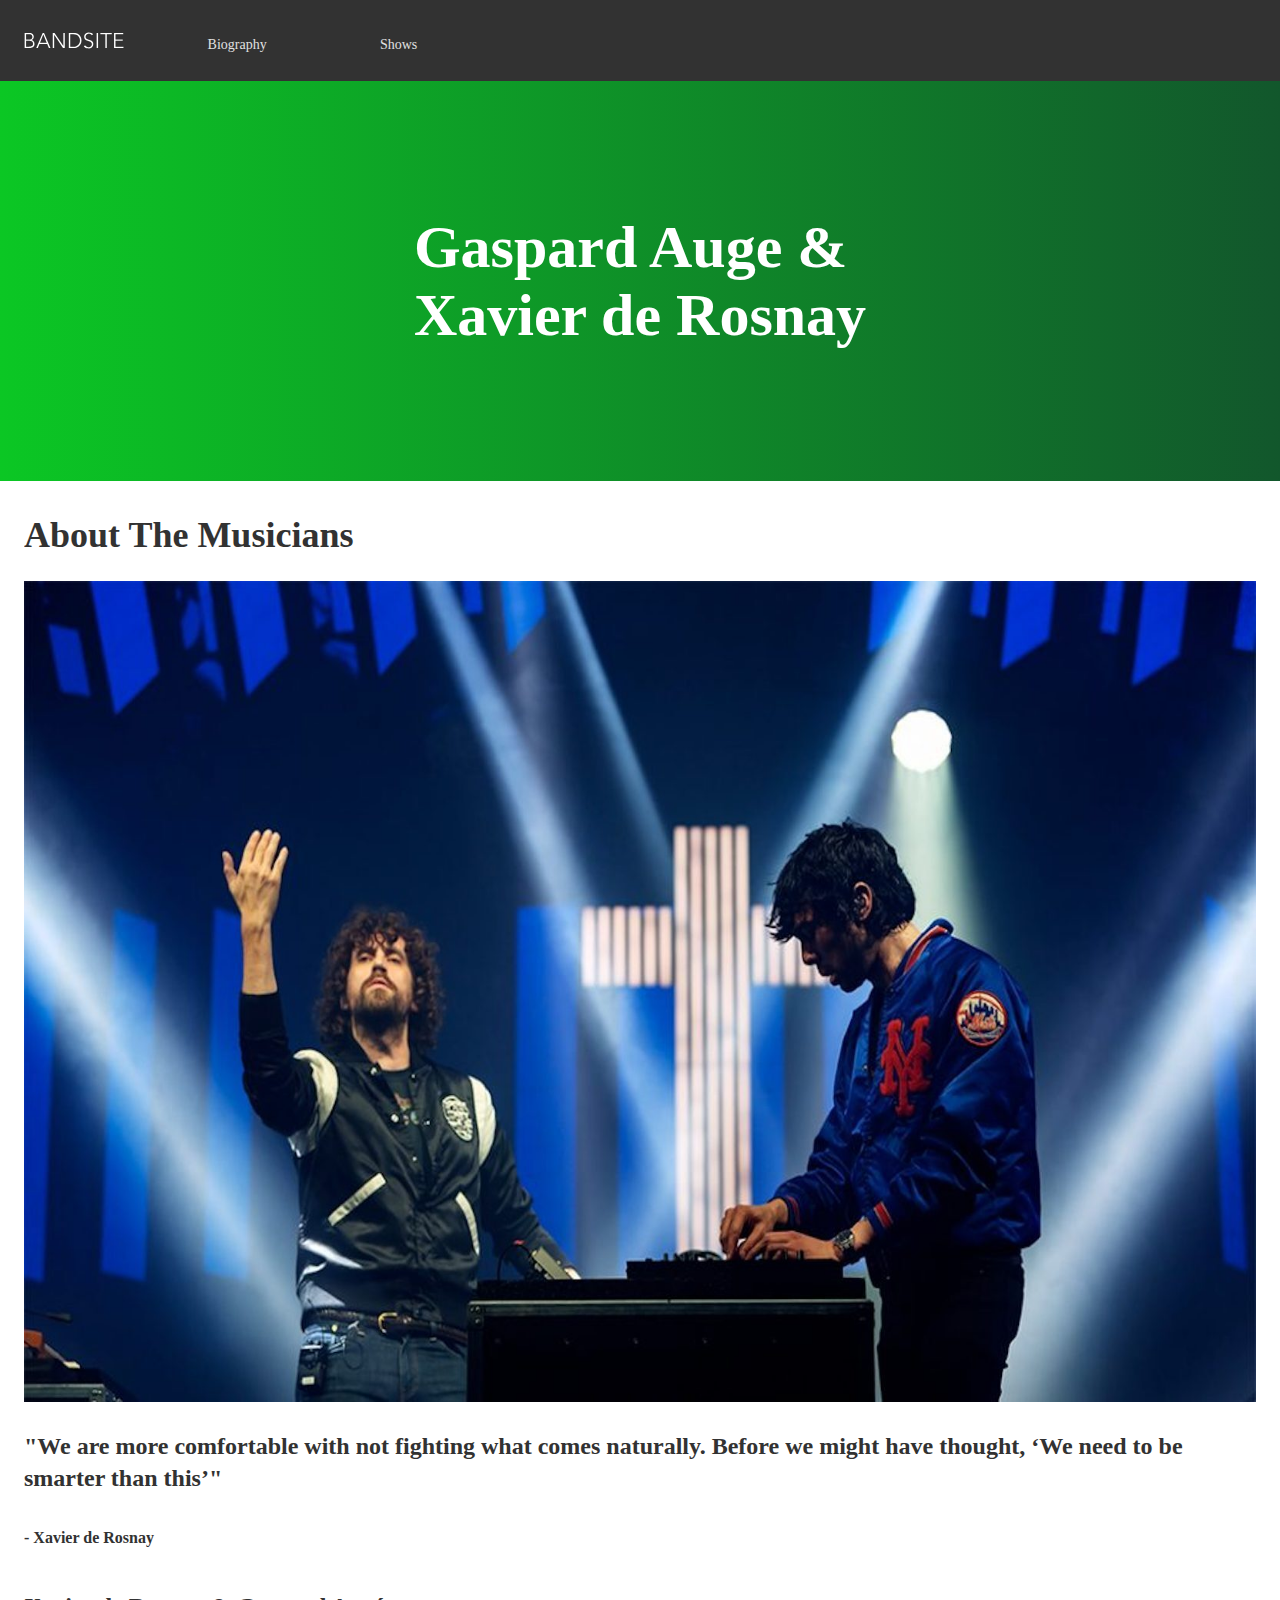
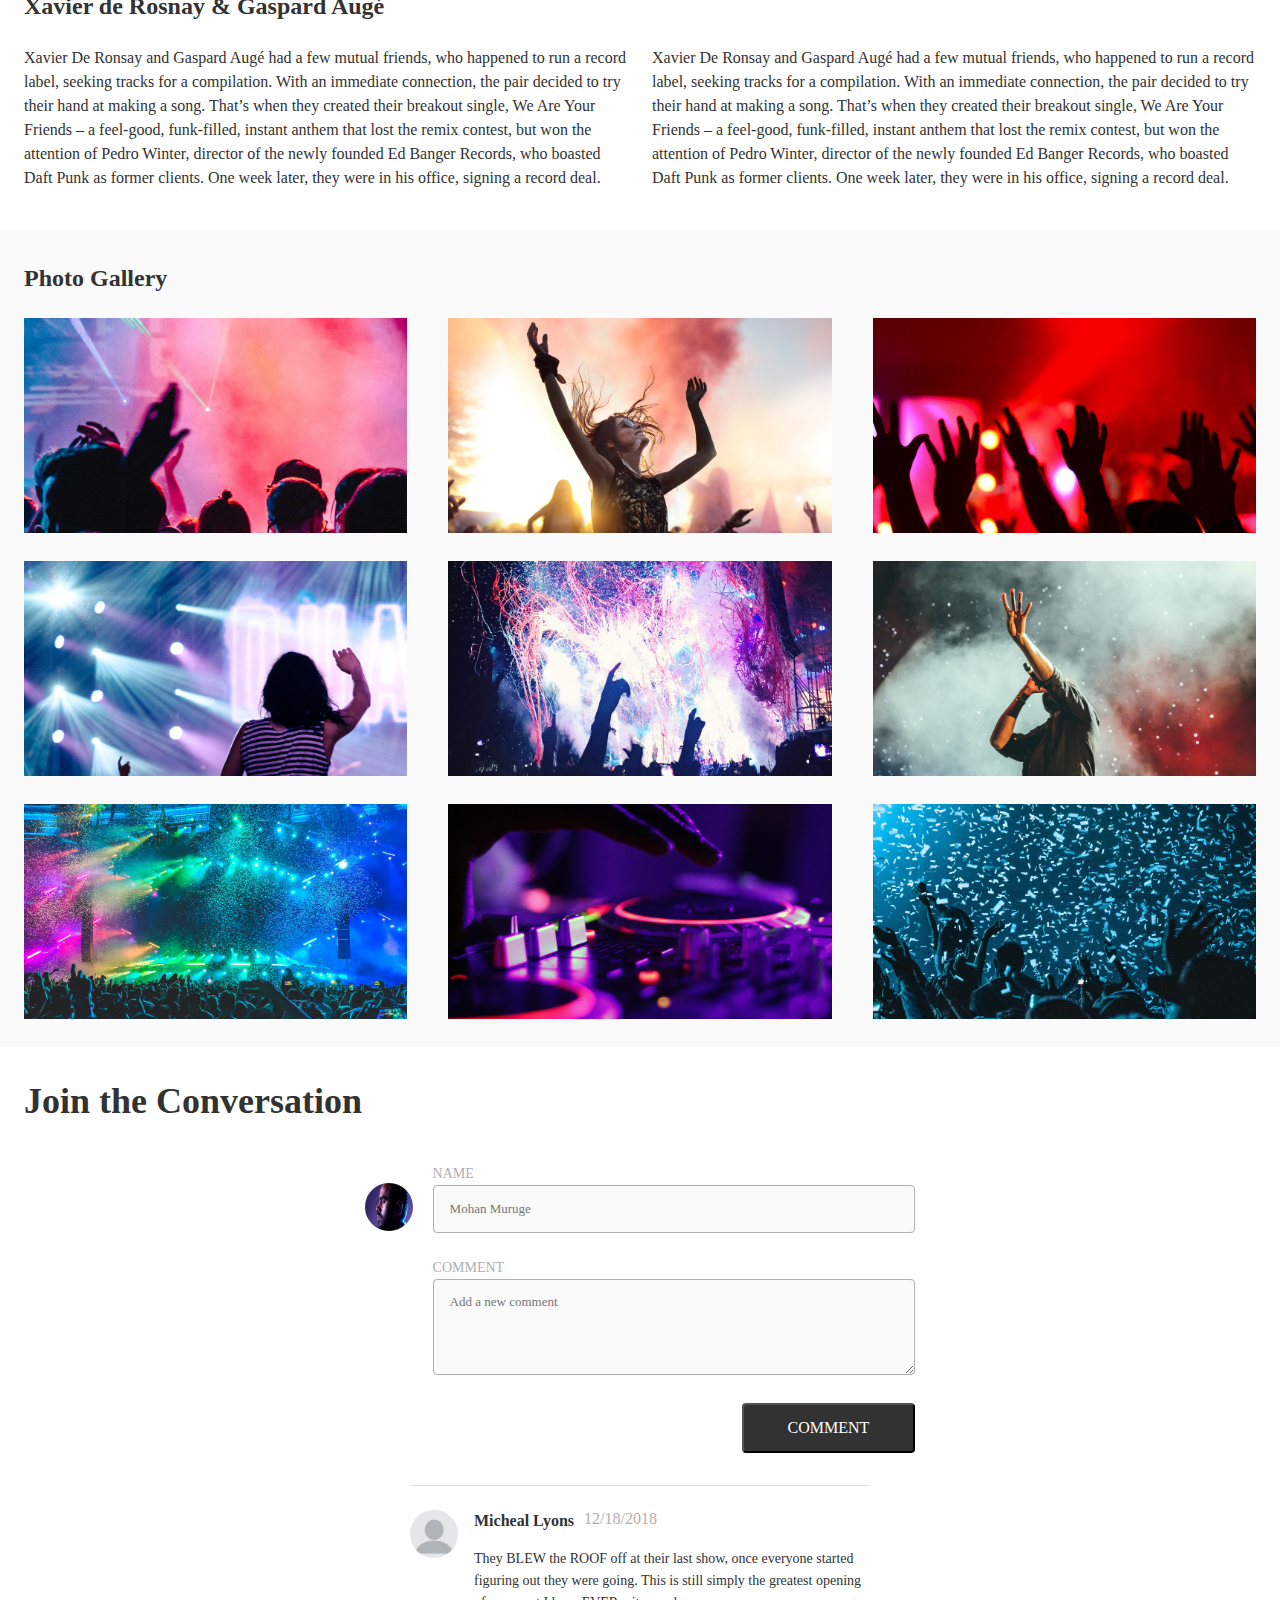
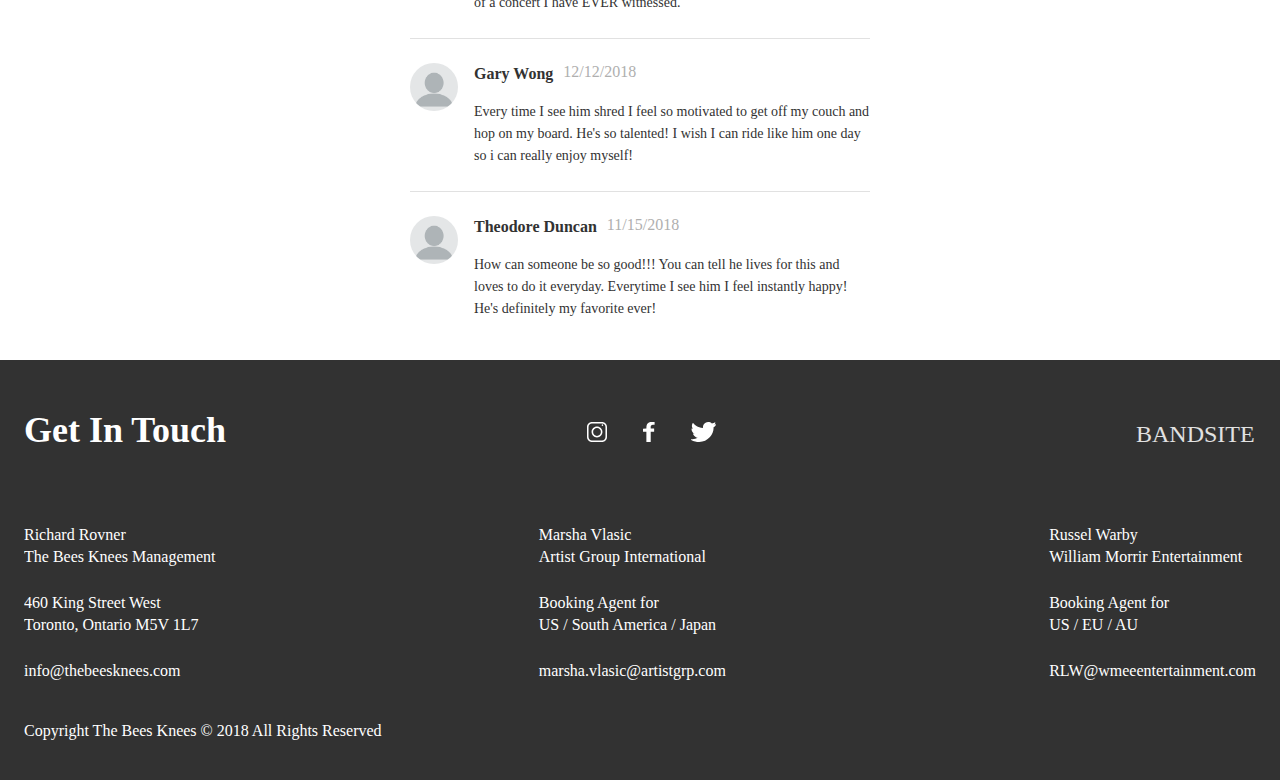
==== Sprint_2/index.html @ aef405c1 "first commit of Sprint-2" ====
<!DOCTYPE html>
<html lang="en">
<head>
    <meta charset="UTF-8">
    <meta name="viewport" content="width=device-width, initial-scale=1.0">
    <link rel="stylesheet" href="./styles/main.css"/>
    <title>Bandsite-Sprint2</title>
</head>
<body>

    <!-- Site-header -->
    <header class="site-header">
        <div class="site-header__container">
            <a class="site-header__brand" href="./index.html">  
                 <img class="site-header__logo" src="./assets/logos/Logo-bandsite.svg" alt="bandsite logo"> 
            </a>
            <nav class="site-nav">
                <ul class="site-nav__list">
                    <li class="site-nav__item">
                        <a class=" site-nav__link site-nav__link--hover" href="./index.html">Biography</a>
                    </li>    
                    <li class="site-nav__item">
                       <a class="site-nav__link" href="./pages/shows.html">Shows</a>
                    </li>
                </ul>
            </nav>
        </div>
    </header>

    <!-- Site-Banner -->
    <section class="site-banner"> 
        <div class="site-banner__container">
            <h1 class="site-banner__heading">Gaspard Auge & <br/> Xavier de Rosnay</h1>
        </div>
    </section>    

<main class="main-container">
            <!-- About Artist -->
    <section class="about">
        <div class="about__container">
            <h2 class="about__heading">About The Musicians</h2>
            <div class= "about__deskcontainer">
                <img class="about__image" src="./assets/images/Justice-O2-Brixton-Academy-credit-Guifre-de-Peray.jpg" alt="artist playing image">
                <p class="about__testimonial">"We are more comfortable with not fighting what comes naturally. Before we might have thought, ‘We need to be smarter than this’"</p>
                <p class="about__testimonial--name">- Xavier de Rosnay</p>
                <p class="about__artistname">Xavier de Rosnay & Gaspard Augé</p>
               
                <div class="about__artistdescription">
                    <p class="about__artistdescription--copy1">Xavier De Ronsay and Gaspard Augé had a few mutual friends, who happened to run a record label, seeking tracks for a compilation. With an immediate connection, the pair decided to try their hand at making a song. That’s when they created their breakout single, We Are Your Friends – a feel-good, funk-filled, instant anthem that lost the remix contest, but won the attention of Pedro Winter, director of the newly founded Ed Banger Records, who boasted Daft Punk as former clients. One week later, they were in his office, signing a record deal.</p>
                    <p class="about__artistdescription--copy2">Xavier De Ronsay and Gaspard Augé had a few mutual friends, who happened to run a record label, seeking tracks for a compilation. With an immediate connection, the pair decided to try their hand at making a song. That’s when they created their breakout single, We Are Your Friends – a feel-good, funk-filled, instant anthem that lost the remix contest, but won the attention of Pedro Winter, director of the newly founded Ed Banger Records, who boasted Daft Punk as former clients. One week later, they were in his office, signing a record deal.</p>
                </div>
            </div>
        </div>
    </section>

        <!-- Photo Gallery -->
    <section class="photo-gallery photo-gallery_background">
        <h2 class="photo-gallery__title">Photo Gallery</h2>
        <div class="photo-gallery__grid">
            <div class="photo-gallery__grid--item">
                <img class="photo-gallery__item--image" src="./assets/images/Photo-gallery-1.jpg" alt="photo gallery image 1">
            </div>
            <div class="photo-gallery__grid--item">
                 <img class="photo-gallery__item--image" src="./assets/images/Photo-gallery-2.jpg" alt="photo gallery image 2">
            </div>
            <div class="photo-gallery__grid--item">
                <img class="photo-gallery__item--image" src="./assets/images/Photo-gallery-3.jpg" alt="photo gallery image 3">
            </div>
            <div class="photo-gallery__grid--item">
                <img class="photo-gallery__item--image" src="./assets/images/Photo-gallery-4.jpg" alt="photo gallery image 4">
            </div>
            <div class="photo-gallery__grid--item">
                <img class="photo-gallery__item--image" src="./assets/images/Photo-gallery-5.jpg" alt="photo gallery image 5">
            </div>
            <div class="photo-gallery__grid--item">
                <img class="photo-gallery__item--image" src="./assets/images/Photo-gallery-6.jpg" alt="photo gallery image 6">
            </div>
            <div class="photo-gallery__grid--item">
                <img class="photo-gallery__item--image" src="./assets/images/Photo-gallery-7.jpg" alt="photo gallery image 7">
            </div>
            <div class="photo-gallery__grid--item">
                <img class="photo-gallery__item--image" src="./assets/images/Photo-gallery-8.jpg" alt="photo gallery image 8">
            </div>
            <div class="photo-gallery__grid--item">
                <img class="photo-gallery__item--image" src="./assets/images/Photo-gallery-9.jpg" alt="photo gallery image 9">
            </div>
        </div> 
    </section>
  
    <!-- Join the Conversation -->
    <section class="comments">
        <div class="comments__conversations">
            <h2 class="comments__heading">Join the Conversation</h2>
            <div class= "comments__commentscontainer">
                <img class="comments__userimage" src="./assets/images/Mohan-muruge.jpg" alt="user image">
                <form id= "comments__form" class="comments__form">
                    <label for="fname" class="comments__formlabel">NAME</label>
                    <input type="text" class="comments__forminput1 comments__forminput1--active" name="user_name" placeholder="Mohan Muruge" required/>
                    
                    <label for="comment" class="comments__formlabel">COMMENT</label>
                    <textarea class="comments__forminput2 comments__forminput2--active" name="comment_description" placeholder="Add a new comment" required></textarea>
                   
                    <button class="comments__formsubmit" type="submit">COMMENT</button>
                  </form>
            </div>
        </div> 
    </section> 
    <ul id="commentlist" class= "commentlist"></ul>
    <script src="./scripts/main.js"></script>        
         


</main>  

    <!-- Site-footer -->
<footer class="site-footer">
    <div class="site-footer__container">
        <nav class="site-footer__nav footer-nav">
            <ul class="footer-nav__list">
                <li class="footer-nav__item">
                    <p class="footer-nav__text">Get In Touch</p>
                </li>

                <li class="footer-nav__item">
                    <div class="footer-nav__socialicon">
                        <a class="footer-nav__socialicon--insta" href="https://instagram.com"><img class="footer-nav__icon--insta" src="./assets/icons/SVG/Icon-instagram.svg" alt="instagram icon"></a>
                        <a class="footer-nav__socialicon--fb" href="https://facebook.com"><img class="footer-nav__icon--fb" src="./assets/icons/SVG/Icon-facebook.svg" alt="facebook icon"></a>
                        <a class="footer-nav__socialicon--twitter" href="https://twitter.com"><img class="footer-nav__icon--twitter" src="./assets/icons/SVG/Icon-twitter.svg" alt="twitter icon"></a>
                    </div>
                </li>

                <li class="footer-nav__item">
                    <p class="footer-nav__sitename">BANDSITE</p>
                </li>
            </ul> 
        </nav>
         
       <div class="footer-contact">
            <div class="footer-contact__card">
              <nav class="footer-contact__cards-nav"> 
                    <ul class="footer-contact__list">
                            <li class="footer-contact__name">Richard Rovner</li>
                            <li class="footer-contact__company">The Bees Knees Management</li>
                            <li class="footer-contact__address">
                                <p class="footer-contact__address--1">460 King Street West</p>
                                <p class="footer-contact__address--2">Toronto, Ontario M5V 1L7</p>
                            </li>
                            <li class="footer-contact__email">
                                <p class="footer-contact__mailto">info@thebeesknees.com</p>
                            </li>        
                        </ul>
                </nav>       
            </div>
        
            <div class="footer-contact__card">
                <nav class="footer-contact__cards-nav">  
                        <ul class="footer-contact__list">
                            <li class="footer-contact__name">Marsha Vlasic</li>
                            <li class="footer-contact__company">Artist Group International</li>
                            <li class="footer-contact__address">
                                <p class="footer-contact__address--1">Booking Agent for</p>
                                <p class="footer-contact__address--2">US / South America / Japan</p>
                            </li>
                            <li class="footer-contact__email">
                                <p class="footer-contact__mailto">marsha.vlasic@artistgrp.com</p>
                            </li>
                        </ul>
                </nav>        
            </div>    
        
      
            <div class="footer-contact__card">
                <nav class="footer-contact__cards-nav"> 
                        <ul class="footer-contact__list">
                            <li class="footer-contact__name">Russel Warby</li>
                            <li class="footer-contact__company">William Morrir Entertainment</li>
                            <li class="footer-contact__address">
                                <p class="footer-contact__address--1">Booking Agent for</p>
                                <p class="footer-contact__address--2">US / EU / AU</p>
                            </li>
                            <li class="footer-contact__email">
                                <p class="footer-contact__mailto">RLW@wmeeentertainment.com</p>
                            </li>
                        </ul>
                </nav>        
            </div>    
        </div>


        <div class="site-footer__copyright">
            <p class="site-footer__copyright--1">Copyright The Bees Knees &copy; 2018 All Rights Reserved</p>
        </div>    

    </div>


</footer>
</body>

</html>
---- Sprint_2/styles/main.css ----
@font-face {
  font-family: 'AvenirNext LT Pro';
  src: url("/assets/fonts/AvenirNextLTPro-Heavy.woff2") format("woff2"), url("/assets/fonts/AvenirNextLTPro-Heavy.woff") format("woff");
  font-weight: 900;
  font-style: normal;
  font-display: swap;
}

@font-face {
  font-family: 'AvenirNext LT Pro';
  src: url("/assets/fonts/AvenirNextLTPro-HeavyIt.woff2") format("woff2"), url("/assets/fonts/AvenirNextLTPro-HeavyIt.woff") format("woff");
  font-weight: 900;
  font-style: italic;
  font-display: swap;
}

@font-face {
  font-family: 'AvenirNext LT Pro';
  src: url("/assets/fonts/AvenirNextLTPro-Demi.woff2") format("woff2"), url("/assets/fonts/AvenirNextLTPro-Demi.woff") format("woff");
  font-weight: bold;
  font-style: normal;
  font-display: swap;
}

@font-face {
  font-family: 'AvenirNext LT Pro';
  src: url("/assets/fonts/AvenirNextLTPro-BoldIt.woff2") format("woff2"), url("/assets/fonts/AvenirNextLTPro-BoldIt.woff") format("woff");
  font-weight: bold;
  font-style: italic;
  font-display: swap;
}

@font-face {
  font-family: 'AvenirNext LT Pro';
  src: url("/assets/fonts/AvenirNextLTPro-DemiIt.woff2") format("woff2"), url("/assets/fonts/AvenirNextLTPro-DemiIt.woff") format("woff");
  font-weight: bold;
  font-style: italic;
  font-display: swap;
}

@font-face {
  font-family: 'AvenirNext LT Pro';
  src: url("/assets/fonts/AvenirNextLTPro-Bold.woff2") format("woff2"), url("/assets/fonts/AvenirNextLTPro-Bold.woff") format("woff");
  font-weight: bold;
  font-style: normal;
  font-display: swap;
}

@font-face {
  font-family: 'AvenirNext LT Pro';
  src: url("/assets/fonts/AvenirNextLTPro-LightIt.woff2") format("woff2"), url("/assets/fonts/AvenirNextLTPro-LightIt.woff") format("woff");
  font-weight: 300;
  font-style: italic;
  font-display: swap;
}

@font-face {
  font-family: 'AvenirNext LT Pro';
  src: url("/assets/fonts/AvenirNextLTPro-MediumIt.woff2") format("woff2"), url("/assets/fonts/AvenirNextLTPro-MediumIt.woff") format("woff");
  font-weight: 500;
  font-style: italic;
  font-display: swap;
}

@font-face {
  font-family: 'AvenirNext LT Pro';
  src: url("/assets/fonts/AvenirNextLTPro-Light.woff2") format("woff2"), url("/assets/fonts/AvenirNextLTPro-Light.woff") format("woff");
  font-weight: 300;
  font-style: normal;
  font-display: swap;
}

@font-face {
  font-family: 'AvenirNext LT Pro';
  src: url("/assets/fonts/AvenirNextLTPro-Regular.woff2") format("woff2"), url("/assets/fonts/AvenirNextLTPro-Regular.woff") format("woff");
  font-weight: normal;
  font-style: normal;
  font-display: swap;
}

@font-face {
  font-family: 'AvenirNext LT Pro';
  src: url("/assets/fonts/AvenirNextLTPro-Medium.woff2") format("woff2"), url("/assets/fonts/AvenirNextLTPro-Medium.woff") format("woff");
  font-weight: 500;
  font-style: normal;
  font-display: swap;
}

@font-face {
  font-family: 'AvenirNext LT Pro';
  src: url("/assets/fonts/AvenirNextLTPro-It.woff2") format("woff2"), url("/assets/fonts/AvenirNextLTPro-It.woff") format("woff");
  font-weight: normal;
  font-style: italic;
  font-display: swap;
}

@font-face {
  font-family: 'AvenirNext LT Pro';
  src: url("/assets/fonts/AvenirNextLTPro-Thin.woff2") format("woff2"), url("/assets/fonts/AvenirNextLTPro-Thin.woff") format("woff");
  font-weight: 100;
  font-style: normal;
  font-display: swap;
}

@font-face {
  font-family: 'AvenirNext LT Pro UltLight';
  src: url("/assets/fonts/AvenirNextLTPro-UltLt.woff2") format("woff2"), url("/assets/fonts/AvenirNextLTPro-UltLt.woff") format("woff");
  font-weight: 300;
  font-style: normal;
  font-display: swap;
}

@font-face {
  font-family: 'AvenirNext LT Pro UltLight';
  src: url("/assets/fonts/AvenirNextLTPro-UltLtIt.woff2") format("woff2"), url("/assets/fonts/AvenirNextLTPro-UltLtIt.woff") format("woff");
  font-weight: 300;
  font-style: italic;
  font-display: swap;
}

@font-face {
  font-family: 'AvenirNext LT Pro';
  src: url("/assets/fonts/AvenirNextLTPro-ThinIt.woff2") format("woff2"), url("/assets/fonts/AvenirNextLTPro-ThinIt.woff") format("woff");
  font-weight: 100;
  font-style: italic;
  font-display: swap;
}

/* box-sizing fix */
* {
  -webkit-box-sizing: border-box;
          box-sizing: border-box;
}

/* root element */
body {
  margin: 0;
  font-family: AvenirNext LT Pro, Roboto;
}

img {
  max-width: 100%;
}

a {
  text-decoration: none;
}

.container, .site-header__container, .site-banner__container, .about__container, .photo-gallery, .comments__conversations, .site-footer__container, .footer-contact {
  max-width: 1440px;
  margin: 0 auto;
}

.site-header {
  background: #323232;
}

@media screen and (min-width: 768px) {
  .site-header__container {
    padding: 0 1.5rem;
    display: -webkit-box;
    display: -ms-flexbox;
    display: flex;
    -webkit-box-orient: horizontal;
    -webkit-box-direction: normal;
        -ms-flex-direction: row;
            flex-direction: row;
    -webkit-box-align: baseline;
        -ms-flex-align: baseline;
            align-items: baseline;
  }
}

@media screen and (min-width: 1440px) {
  .site-header__container {
    padding: 0 11.25rem;
    display: -webkit-box;
    display: -ms-flexbox;
    display: flex;
    -webkit-box-orient: horizontal;
    -webkit-box-direction: normal;
        -ms-flex-direction: row;
            flex-direction: row;
    -webkit-box-align: baseline;
        -ms-flex-align: baseline;
            align-items: baseline;
  }
}

.site-header__brand {
  text-align: center;
  padding: 0.5625rem 1rem 1rem;
  display: -webkit-box;
  display: -ms-flexbox;
  display: flex;
  -webkit-box-align: start;
      -ms-flex-align: start;
          align-items: flex-start;
  -webkit-box-pack: center;
      -ms-flex-pack: center;
          justify-content: center;
}

.site-header__brand__logo {
  max-width: 100%;
  height: 100%;
}

@media screen and (min-width: 768px) {
  .site-header__brand {
    margin-right: 3.5rem;
    padding-left: 0;
    padding-right: 0;
    padding-top: 2rem;
    padding-bottom: 2rem;
  }
}

@media screen and (min-width: 1440px) {
  .site-header__brand {
    padding-top: 2rem;
    padding-bottom: 2rem;
  }
}

.site-nav {
  margin: 0 auto;
}

@media screen and (min-width: 768px) {
  .site-nav {
    width: 100%;
  }
}

.site-nav__list {
  list-style: none;
  padding: 0;
  margin: 0;
  display: -webkit-box;
  display: -ms-flexbox;
  display: flex;
}

@media screen and (min-width: 768px) {
  .site-nav__list {
    width: 30%;
  }
}

.site-nav__item {
  width: 50%;
}

@media screen and (min-width: 768px) {
  .site-nav__item {
    margin-right: 3.5rem;
  }
}

.site-nav__link {
  color: #E1E1E1;
  font-style: normal;
  font-weight: 400;
  font-size: 1.125rem;
  line-height: 1.375rem;
  display: inline-block;
  width: 100%;
  text-align: center;
  padding-bottom: 0.5rem;
}

@media screen and (min-width: 768px) {
  .site-nav__link {
    font-size: 0.875rem;
    line-height: 1.25rem;
    padding-bottom: 0.625rem;
    padding-top: 0.625rem;
    margin-right: 56px;
  }
}

@media screen and (min-width: 1440px) {
  .site-nav__link {
    font-size: 0.875rem;
    line-height: 1.25rem;
    padding-bottom: 0.625rem;
    padding-top: 0.625rem;
    margin-right: 3.5rem;
  }
}

.site-nav__link:hover, .site-nav__link :active {
  color: #FFFFFF;
  font-weight: 500;
  border-bottom: 0.3125rem solid white;
}

@media screen and (min-width: 768px) {
  .site-nav__link:hover, .site-nav__link :active {
    padding-bottom: 1.375rem;
  }
}

.site-banner {
  background-image: -webkit-gradient(linear, left top, right top, from(#90d657), to(#7b0ead));
  background-image: linear-gradient(to right, #90d657, #7b0ead);
  background-size: cover;
  background-position: top center;
  min-height: 183px;
  max-width: 100%;
  padding: 0 1rem;
  display: -webkit-box;
  display: -ms-flexbox;
  display: flex;
  -webkit-box-orient: vertical;
  -webkit-box-direction: normal;
      -ms-flex-direction: column;
          flex-direction: column;
  -webkit-box-pack: center;
      -ms-flex-pack: center;
          justify-content: center;
}

@media screen and (min-width: 768px) {
  .site-banner {
    background-image: -webkit-gradient(linear, left top, right top, from(#0bc724), to(#12572c));
    background-image: linear-gradient(to right, #0bc724, #12572c);
    padding: 0 1.5rem;
    min-height: 400px;
  }
}

@media screen and (min-width: 1440px) {
  .site-banner {
    background: url("../assets/images/Banner.jpg");
    padding: 0 11.25rem;
    min-height: 670px;
  }
}

.site-banner__container {
  height: 100%;
}

.site-banner__heading {
  color: #FFFFFF;
  font-style: normal;
  font-weight: bold;
  font-size: 1.5rem;
  line-height: 2rem;
}

@media screen and (min-width: 768px) {
  .site-banner__heading {
    font-size: 3.75rem;
    line-height: 4.25rem;
  }
}

.main-container {
  color: #323232;
  font-style: normal;
}

.about__container {
  margin: 0 auto;
  height: 100%;
  padding: 0 1rem;
}

@media screen and (min-width: 768px) {
  .about__container {
    margin: 0 auto;
    padding: 0 1.5rem;
  }
}

@media screen and (min-width: 1440px) {
  .about__container {
    margin: 0;
    padding: 0 11.25rem;
  }
}

.about__heading {
  margin: 0 auto;
  padding-top: 2rem;
  font-weight: 600;
  font-size: 1.5rem;
  line-height: 2rem;
  overflow: auto;
}

@media screen and (min-width: 768px) {
  .about__heading {
    font-size: 2.25rem;
    line-height: 2.75rem;
  }
}

@media screen and (min-width: 1440px) {
  .about__heading {
    padding-top: 3rem;
  }
}

@media screen and (min-width: 1440px) {
  .about__deskcontainer {
    margin: 0 auto;
    max-width: 896px;
  }
}

.about__image {
  padding-top: 1.5rem;
  padding-bottom: 1.5rem;
  height: auto;
}

@media screen and (min-width: 1440px) {
  .about__image {
    padding-top: 3rem;
    padding-bottom: 3rem;
  }
}

.about__testimonial {
  font-weight: 600;
  font-size: 0.875rem;
  line-height: 1.375rem;
  margin: 0 auto;
  padding-bottom: 2rem;
  overflow: auto;
}

@media screen and (min-width: 768px) {
  .about__testimonial {
    font-size: 1.5rem;
    line-height: 2rem;
  }
}

@media screen and (min-width: 1440px) {
  .about__testimonial {
    padding-bottom: 2.5rem;
  }
}

.about__testimonial--name {
  margin: 0 auto;
  font-weight: 500;
  font-size: 0.875rem;
  line-height: 1.375rem;
  padding-bottom: 2.5rem;
  overflow: auto;
}

@media screen and (min-width: 768px) {
  .about__testimonial--name {
    font-size: 1rem;
    line-height: 1.5rem;
    font-weight: 600;
  }
}

@media screen and (min-width: 1440px) {
  .about__testimonial--name {
    padding-bottom: 3.5rem;
  }
}

.about__artistname {
  margin: 0 auto;
  font-size: 0.875rem;
  font-weight: 600;
  line-height: 1.375rem;
  padding-bottom: 1.5rem;
  overflow: auto;
}

@media screen and (min-width: 768px) {
  .about__artistname {
    font-size: 1.5rem;
    line-height: 2rem;
  }
}

@media screen and (min-width: 1440px) {
  .about__artistname {
    padding-bottom: 2rem;
  }
}

.about__artistdescription {
  margin: 0 auto;
  padding-bottom: 2.5rem;
  overflow: auto;
}

@media screen and (min-width: 768px) {
  .about__artistdescription {
    display: -webkit-box;
    display: -ms-flexbox;
    display: flex;
  }
}

@media screen and (min-width: 1440px) {
  .about__artistdescription {
    display: -webkit-box;
    display: -ms-flexbox;
    display: flex;
    padding-bottom: 3rem;
  }
}

.about__artistdescription--copy1 {
  margin: 0;
  padding: 0;
  font-size: 0.8125rem;
  font-weight: 500;
  line-height: 1.125rem;
  padding-bottom: 1.5rem;
}

@media screen and (min-width: 768px) {
  .about__artistdescription--copy1 {
    font-size: 1rem;
    line-height: 1.5rem;
    font-weight: 400;
    padding-bottom: 0;
    padding-right: 1.5rem;
  }
}

@media screen and (min-width: 1440px) {
  .about__artistdescription--copy1 {
    width: 50%;
    padding-bottom: 0;
    padding-right: 2.5rem;
  }
}

.about__artistdescription--copy2 {
  margin: 0;
  padding: 0;
  font-size: 0.8125rem;
  font-weight: 500;
  line-height: 1.125rem;
}

@media screen and (min-width: 768px) {
  .about__artistdescription--copy2 {
    font-size: 1rem;
    line-height: 1.5rem;
    font-weight: 400;
    padding-bottom: 0;
  }
}

@media screen and (min-width: 1440px) {
  .about__artistdescription--copy2 {
    width: 50%;
    padding-bottom: 0px;
    padding-right: 2.5rem;
  }
}

.photo-gallery {
  background-color: #FAFAFA;
  height: 100%;
  padding: 0 1rem;
}

@media screen and (min-width: 768px) {
  .photo-gallery {
    margin: 0 auto;
    padding: 0 1.5rem;
  }
}

@media screen and (min-width: 1440px) {
  .photo-gallery {
    margin: 0 auto;
    padding: 0 11.25rem;
  }
}

.photo-gallery__title {
  margin: 0 auto;
  color: #323232;
  font-style: normal;
  font-size: 1.5rem;
  font-weight: 600;
  line-height: 2rem;
  text-align: left;
  padding-top: 2rem;
  padding-bottom: 1.5rem;
  overflow: auto;
}

@media screen and (min-width: 1440px) {
  .photo-gallery__title {
    padding-top: 3rem;
    padding-bottom: 4rem;
  }
}

.photo-gallery__grid {
  margin: 0 auto;
}

@media screen and (min-width: 768px) {
  .photo-gallery__grid {
    display: -webkit-box;
    display: -ms-flexbox;
    display: flex;
    -webkit-box-orient: horizontal;
    -webkit-box-direction: normal;
        -ms-flex-direction: row;
            flex-direction: row;
    -ms-flex-wrap: wrap;
        flex-wrap: wrap;
    -webkit-box-pack: justify;
        -ms-flex-pack: justify;
            justify-content: space-between;
    -ms-flex-line-pack: space-evenly;
        align-content: space-evenly;
  }
}

@media screen and (min-width: 1440px) {
  .photo-gallery__grid {
    padding-bottom: 1rem;
    display: -webkit-box;
    display: -ms-flexbox;
    display: flex;
    -webkit-box-orient: horizontal;
    -webkit-box-direction: normal;
        -ms-flex-direction: row;
            flex-direction: row;
    -ms-flex-wrap: wrap;
        flex-wrap: wrap;
    -webkit-box-pack: justify;
        -ms-flex-pack: justify;
            justify-content: space-between;
    -ms-flex-line-pack: space-evenly;
        align-content: space-evenly;
  }
}

.photo-gallery__grid--item {
  margin: 0 auto;
  height: auto;
  padding-bottom: 1rem;
}

@media screen and (min-width: 768px) {
  .photo-gallery__grid--item {
    margin-left: 0;
    margin-right: 0;
    padding-bottom: 1.5rem;
    min-width: 15.6533vw;
    max-width: 31.113%;
  }
}

@media screen and (min-width: 1440px) {
  .photo-gallery__grid--item {
    margin-left: 0;
    margin-right: 0;
    width: 24.03913vw;
    max-width: 31.853%;
  }
}

.comments__conversations {
  height: 100%;
  padding: 0  1rem;
}

@media screen and (min-width: 768px) {
  .comments__conversations {
    margin: 0 auto;
    padding: 0 1.5rem;
  }
}

@media screen and (min-width: 1440px) {
  .comments__conversations {
    margin: 0;
    padding: 0 11.25rem;
  }
}

.comments__heading {
  margin: 0 auto;
  padding-top: 2rem;
  padding-bottom: 2.5rem;
  font-weight: 600;
  font-size: 1.5rem;
  line-height: 2rem;
  overflow: auto;
}

@media screen and (min-width: 768px) {
  .comments__heading {
    font-size: 2.25rem;
    line-height: 2.75rem;
  }
}

@media screen and (min-width: 1440px) {
  .comments__heading {
    padding-bottom: 3.5rem;
    padding-top: 3rem;
  }
}

.comments__commentscontainer {
  display: -webkit-box;
  display: -ms-flexbox;
  display: flex;
  overflow: auto;
}

@media screen and (min-width: 768px) {
  .comments__commentscontainer {
    display: -webkit-box;
    display: -ms-flexbox;
    display: flex;
    -webkit-box-pack: center;
        -ms-flex-pack: center;
            justify-content: center;
  }
}

@media screen and (min-width: 1440px) {
  .comments__commentscontainer {
    display: -webkit-box;
    display: -ms-flexbox;
    display: flex;
    -webkit-box-pack: center;
        -ms-flex-pack: center;
            justify-content: center;
  }
}

.comments__userimage {
  width: 48px;
  height: 48px;
  border-radius: 90%;
  margin: 20px 20px 0 0;
}

@media screen and (min-width: 1440px) {
  .comments__form {
    min-width: 460px;
  }
}

.comments__formlabel {
  margin: 0 auto;
  color: #AFAFAF;
  font-family: AvenirNext LT Pro;
  font-size: 14px;
  line-height: 22px;
  font-weight: 500;
  padding-bottom: 8px;
}

.comments__forminput1 {
  width: 100%;
  height: 48px;
  border: 1px solid #AFAFAF;
  background-color: #FAFAFA;
  border-radius: 4px;
  padding-left: 16px;
  font-family: AvenirNext LT Pro;
  font-size: 13px;
  line-height: 18px;
  font-weight: 400;
  color: #323232;
  margin-bottom: 24px;
}

.comments__forminput1:active {
  border: 2px solid #323232;
}

.comments__forminput2 {
  width: 100%;
  height: 96px;
  border: 1px solid #AFAFAF;
  background-color: #FAFAFA;
  border-radius: 4px;
  padding-left: 16px;
  padding-top: 13px;
  font-family: AvenirNext LT Pro;
  font-size: 13px;
  line-height: 18px;
  font-weight: 400;
  color: #323232;
  margin-bottom: 24px;
}

.comments__forminput2:active {
  border: 2px solid #323232;
}

.comments__formsubmit {
  width: 100%;
  font-family: AvenirNext LT Pro;
  font-size: 14px;
  line-height: 22px;
  font-weight: 500;
  color: #FFFFFF;
  background-color: #323232;
  border-radius: 4px;
  padding-top: 11px;
  padding-bottom: 11px;
  margin-bottom: 32px;
}

@media screen and (min-width: 768px) {
  .comments__formsubmit {
    width: 36%;
    padding-left: 10px;
    padding-right: 10px;
    font-size: 16px;
    line-height: 24px;
    display: block;
    margin-left: auto;
    margin-right: 0;
  }
}

@media screen and (min-width: 768px) {
  .comments__formsubmit {
    padding-left: 15px;
    padding-right: 15px;
  }
}

.commentlist_divider {
  border: 0;
  border-top: 1px solid #E1E1E1;
  margin: 0;
}

.commentlist {
  list-style: none;
  margin: 0 auto;
  padding: 0;
  overflow: auto;
}

@media screen and (min-width: 768px) {
  .commentlist {
    display: -webkit-box;
    display: -ms-flexbox;
    display: flex;
    -webkit-box-orient: vertical;
    -webkit-box-direction: normal;
        -ms-flex-direction: column;
            flex-direction: column;
    -webkit-box-pack: center;
        -ms-flex-pack: center;
            justify-content: center;
  }
}

@media screen and (min-width: 768px) {
  .commentlist__container {
    margin: 0 auto;
    width: 100%;
    display: -webkit-box;
    display: -ms-flexbox;
    display: flex;
    -webkit-box-orient: vertical;
    -webkit-box-direction: normal;
        -ms-flex-direction: column;
            flex-direction: column;
    -webkit-box-pack: center;
        -ms-flex-pack: center;
            justify-content: center;
    max-width: 460px;
  }
}

@media screen and (min-width: 1440px) {
  .commentlist__container {
    margin: 0 auto;
    display: -webkit-box;
    display: -ms-flexbox;
    display: flex;
    -webkit-box-orient: vertical;
    -webkit-box-direction: normal;
        -ms-flex-direction: column;
            flex-direction: column;
    max-width: 528px;
  }
}

.commentlist__divider {
  border: 0;
  border-top: 1px solid #E1E1E1;
  margin: 0;
}

.commentlist__item {
  display: -webkit-box;
  display: -ms-flexbox;
  display: flex;
}

@media screen and (min-width: 1440px) {
  .commentlist__item {
    display: -webkit-box;
    display: -ms-flexbox;
    display: flex;
    -webkit-box-pack: center;
        -ms-flex-pack: center;
            justify-content: center;
  }
}

.commentlist__userimage {
  width: 48px;
  height: 48px;
  border-radius: 90%;
  margin: 24px 16px 0 0;
}

.commentlist__group {
  width: 100%;
  display: -webkit-box;
  display: -ms-flexbox;
  display: flex;
  -webkit-box-orient: vertical;
  -webkit-box-direction: normal;
      -ms-flex-direction: column;
          flex-direction: column;
}

.commentlist__commentgroup {
  width: 100%;
  display: -webkit-box;
  display: -ms-flexbox;
  display: flex;
}

.commentlist__username {
  margin: 0;
  font-size: 1rem;
  line-height: 1.375rem;
  font-weight: 600;
  padding-top: 24px;
  padding-bottom: 16px;
}

@media screen and (min-width: 768px) {
  .commentlist__username {
    padding-right: 10px;
  }
}

.commentlist__timestamp {
  margin: 0;
  color: #AFAFAF;
  padding-top: 24px;
  margin-left: auto;
  margin-right: 0;
}

@media screen and (min-width: 768px) {
  .commentlist__timestamp {
    margin: 0;
  }
}

.commentlist__usercomment {
  margin: 0;
  font-size: 14px;
  line-height: 22px;
  font-weight: 400;
  padding-bottom: 24px;
}

.site-footer {
  background: #323232;
}

.site-footer__container {
  height: 100%;
  padding: 0 1rem;
}

@media screen and (min-width: 768px) {
  .site-footer__container {
    margin: 0 auto;
    padding: 0 1.5rem;
  }
}

@media screen and (min-width: 1440px) {
  .site-footer__container {
    margin: 0 auto;
    padding: 0 11.25rem;
  }
}

.footer-nav__list {
  padding: 0;
}

@media screen and (min-width: 768px) {
  .footer-nav__list {
    display: -webkit-box;
    display: -ms-flexbox;
    display: flex;
    -webkit-box-align: baseline;
        -ms-flex-align: baseline;
            align-items: baseline;
    -webkit-box-pack: justify;
        -ms-flex-pack: justify;
            justify-content: space-between;
  }
}

@media screen and (min-width: 1440px) {
  .footer-nav__list {
    display: -webkit-box;
    display: -ms-flexbox;
    display: flex;
    -webkit-box-pack: start;
        -ms-flex-pack: start;
            justify-content: flex-start;
  }
}

.footer-nav__item {
  list-style: none;
}

.footer-nav__text {
  color: #FFFFFF;
  font-size: 2.25rem;
  font-weight: 600;
  line-height: 2.75rem;
  margin: 0 auto;
  padding-top: 3rem;
  padding-bottom: 2rem;
}

@media screen and (min-width: 768px) {
  .footer-nav__text {
    margin: 0 auto;
    padding-top: 3rem;
    padding-bottom: 3.5rem;
  }
}

@media screen and (min-width: 1440px) {
  .footer-nav__text {
    padding-right: 3.875rem;
  }
}

.footer-nav__socialicon {
  padding-top: 0.3125rem;
}

.footer-nav__socialicon--fb {
  padding: 2rem;
}

@media screen and (min-width: 768px) {
  .footer-nav__socialicon--twitter {
    padding-right: 3.75rem;
  }
}

.footer-nav__sitename {
  color: #E1E1E1;
  font-size: 1.5rem;
  line-height: 1.5rem;
  min-width: 120px;
  margin: 0 auto;
  visibility: hidden;
}

@media screen and (min-width: 768px) {
  .footer-nav__sitename {
    visibility: visible;
  }
}

@media screen and (min-width: 1440px) {
  .footer-nav__sitename {
    padding-left: 30.625rem;
  }
}

.footer-contact {
  color: #FFFFFF;
  overflow: auto;
}

@media screen and (min-width: 768px) {
  .footer-contact {
    display: -webkit-box;
    display: -ms-flexbox;
    display: flex;
    -webkit-box-pack: justify;
        -ms-flex-pack: justify;
            justify-content: space-between;
  }
}

@media screen and (min-width: 1440px) {
  .footer-contact {
    display: -webkit-box;
    display: -ms-flexbox;
    display: flex;
    -webkit-box-pack: start;
        -ms-flex-pack: start;
            justify-content: flex-start;
  }
}

@media screen and (min-width: 1440px) {
  .footer-contact__card {
    display: -webkit-box;
    display: -ms-flexbox;
    display: flex;
    margin-right: 3.5rem;
  }
}

.footer-contact__list {
  list-style: none;
  margin: 0 auto;
  padding: 0;
}

.footer-contact__name {
  font-size: 1rem;
  line-height: 1.375rem;
  font-weight: 500;
}

.footer-contact__company {
  font-size: 1rem;
  line-height: 1.375rem;
  font-weight: 500;
  padding-bottom: 1.5rem;
}

.footer-contact__address {
  padding-bottom: 1.5rem;
}

.footer-contact__address--1 {
  margin: 0;
  font-size: 1rem;
  line-height: 1.375rem;
  font-weight: 400;
}

@media screen and (min-width: 768px) {
  .footer-contact__address--1 {
    font-weight: 300;
  }
}

@media screen and (min-width: 1440px) {
  .footer-contact__address--1 {
    font-size: 0.9375rem;
    line-height: 1.0625rem;
    font-weight: 200;
  }
}

.footer-contact__address--2 {
  margin: 0;
  font-size: 1rem;
  line-height: 1.375rem;
  font-weight: 400;
}

@media screen and (min-width: 768px) {
  .footer-contact__address--2 {
    font-weight: 300;
  }
}

@media screen and (min-width: 1440px) {
  .footer-contact__address--2 {
    font-size: 0.9375rem;
    line-height: 1.0625rem;
    font-weight: 200;
  }
}

.footer-contact__email {
  font-size: 1rem;
  line-height: 1.375rem;
  font-weight: 400;
  margin: 0 auto;
  padding-bottom: 2.5rem;
}

@media screen and (min-width: 768px) {
  .footer-contact__email {
    font-weight: 300;
  }
}

@media screen and (min-width: 1440px) {
  .footer-contact__email {
    font-size: 0.9375rem;
    line-height: 1.0625rem;
    font-weight: 200;
  }
}

.footer-contact__mailto {
  margin: 0 auto;
}

.site-footer__copyright {
  color: #FFFFFF;
  margin: 0;
  padding: 0;
  overflow: auto;
}

@media screen and (min-width: 768px) {
  .site-footer__copyright {
    display: -webkit-box;
    display: -ms-flexbox;
    display: flex;
    -webkit-box-pack: start;
        -ms-flex-pack: start;
            justify-content: flex-start;
    min-width: 50%;
  }
}

.site-footer__copyright--1 {
  margin: 0 auto;
  padding-bottom: 2.5rem;
}

@media screen and (min-width: 768px) {
  .site-footer__copyright--1 {
    display: -webkit-box;
    display: -ms-flexbox;
    display: flex;
    white-space: nowrap;
    margin-left: 0;
  }
}

@media screen and (min-width: 1440px) {
  .site-footer__copyright--1 {
    font-size: 0.9275rem;
    line-height: 1.0625rem;
    font-weight: 200;
  }
}
/*# sourceMappingURL=main.css.map */
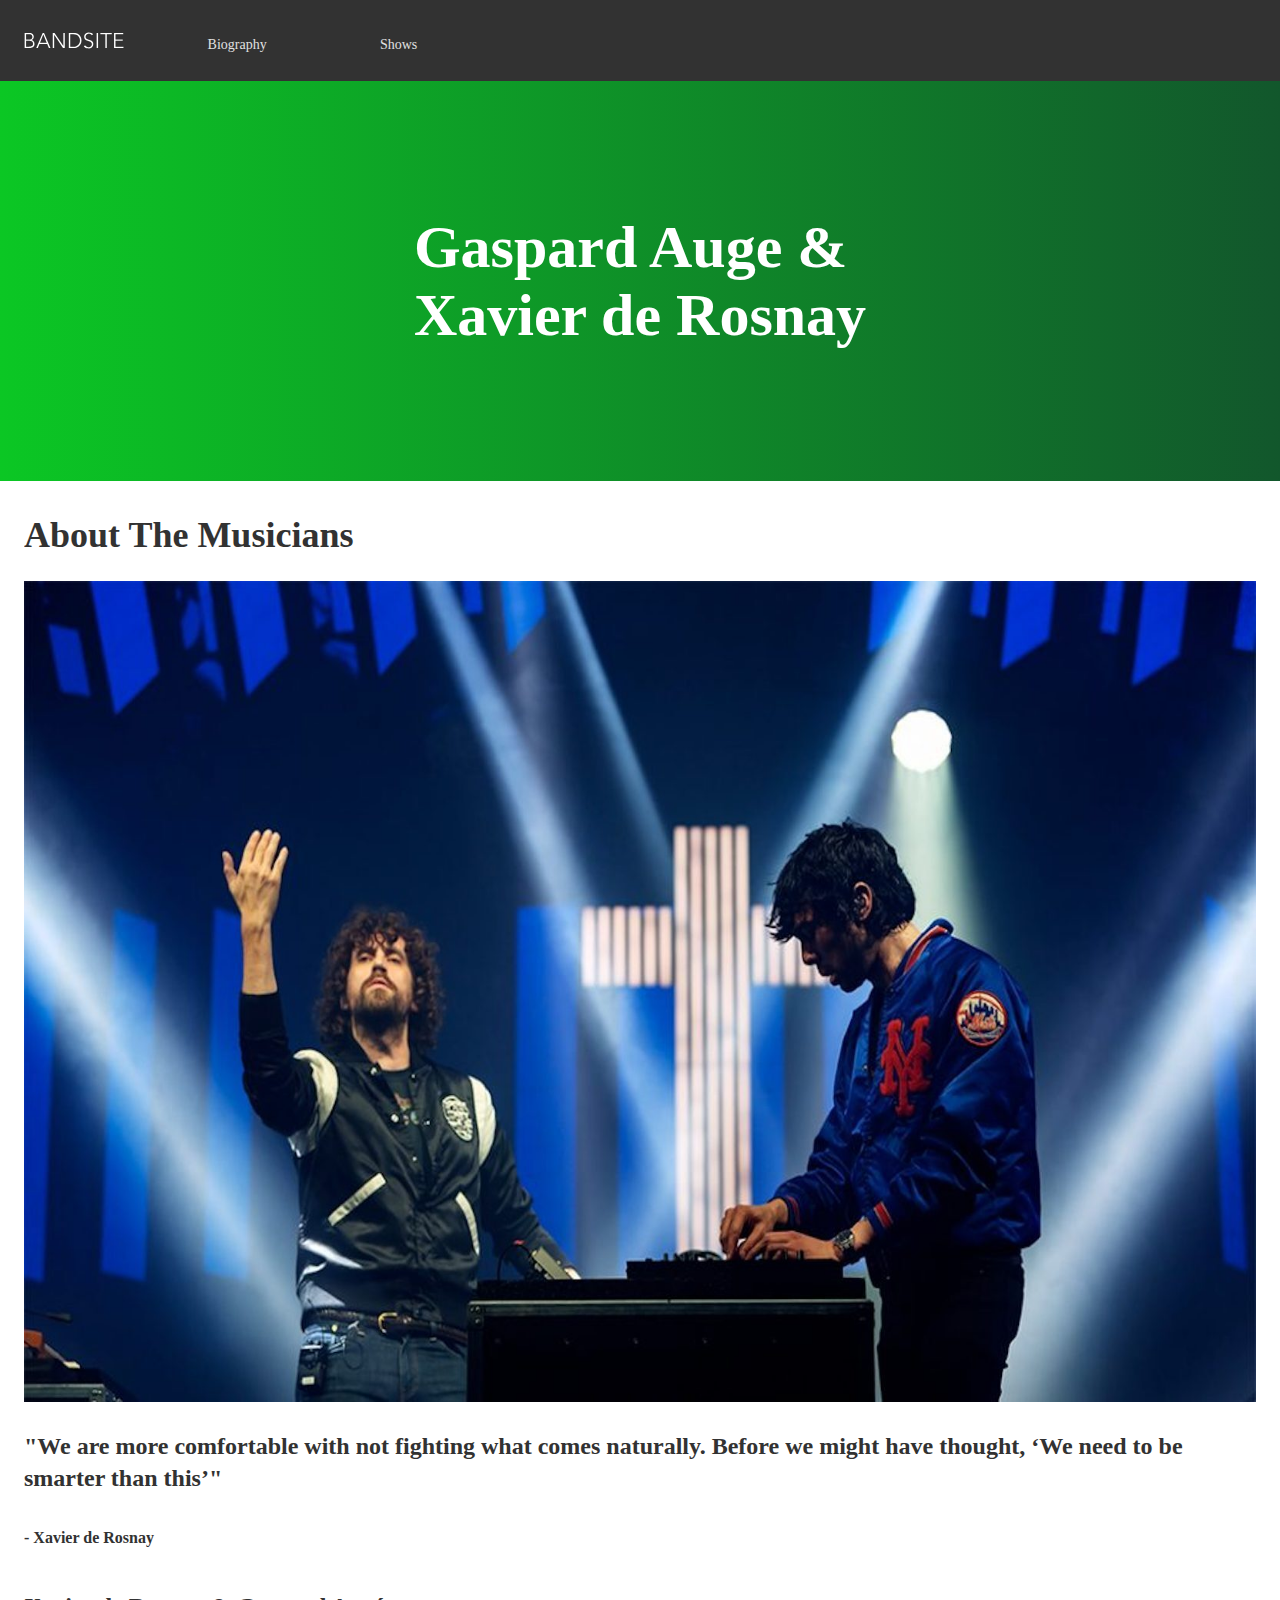
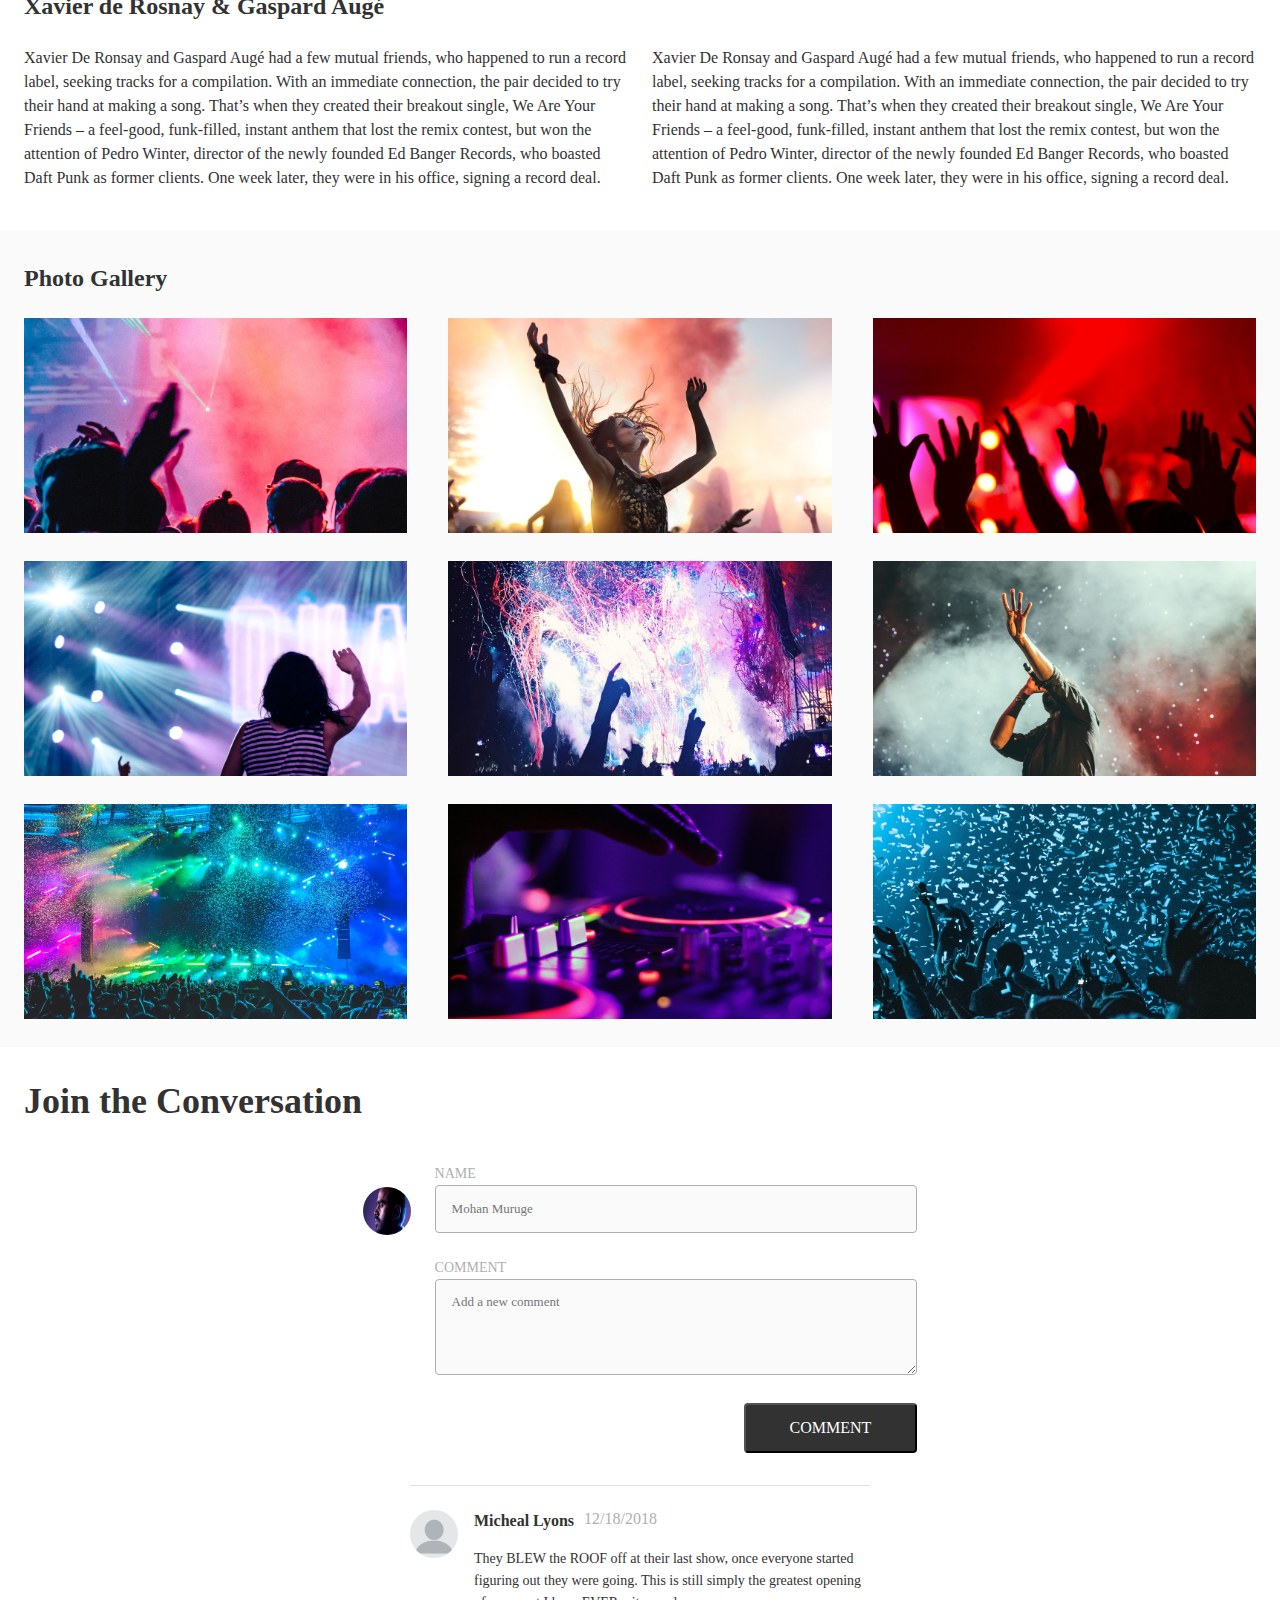
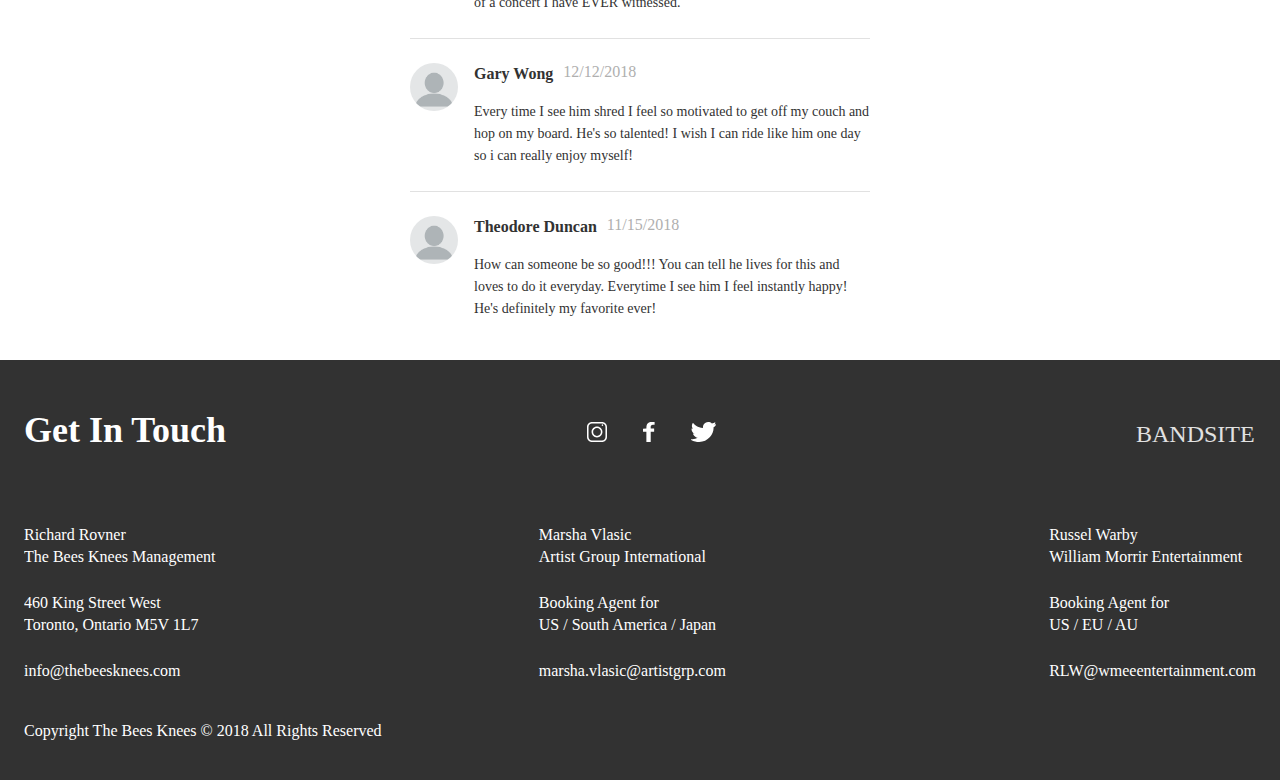
==== commit 028ca467: "corrected w3 errors and updated HTML files" ====
--- a/Sprint_2/index.html
+++ b/Sprint_2/index.html
@@ -43,11 +43,11 @@
                 <img class="about__image" src="./assets/images/Justice-O2-Brixton-Academy-credit-Guifre-de-Peray.jpg" alt="artist playing image">
                 <p class="about__testimonial">"We are more comfortable with not fighting what comes naturally. Before we might have thought, ‘We need to be smarter than this’"</p>
                 <p class="about__testimonial--name">- Xavier de Rosnay</p>
-                <p class="about__artistname">Xavier de Rosnay & Gaspard Augé</p>
+                <p class="about__artistname">Xavier de Rosnay & Gaspard Aug&eacute;</p>
                
                 <div class="about__artistdescription">
-                    <p class="about__artistdescription--copy1">Xavier De Ronsay and Gaspard Augé had a few mutual friends, who happened to run a record label, seeking tracks for a compilation. With an immediate connection, the pair decided to try their hand at making a song. That’s when they created their breakout single, We Are Your Friends – a feel-good, funk-filled, instant anthem that lost the remix contest, but won the attention of Pedro Winter, director of the newly founded Ed Banger Records, who boasted Daft Punk as former clients. One week later, they were in his office, signing a record deal.</p>
-                    <p class="about__artistdescription--copy2">Xavier De Ronsay and Gaspard Augé had a few mutual friends, who happened to run a record label, seeking tracks for a compilation. With an immediate connection, the pair decided to try their hand at making a song. That’s when they created their breakout single, We Are Your Friends – a feel-good, funk-filled, instant anthem that lost the remix contest, but won the attention of Pedro Winter, director of the newly founded Ed Banger Records, who boasted Daft Punk as former clients. One week later, they were in his office, signing a record deal.</p>
+                    <p class="about__artistdescription--copy1">Xavier De Ronsay and Gaspard Aug&eacute; had a few mutual friends, who happened to run a record label, seeking tracks for a compilation. With an immediate connection, the pair decided to try their hand at making a song. That’s when they created their breakout single, We Are Your Friends – a feel-good, funk-filled, instant anthem that lost the remix contest, but won the attention of Pedro Winter, director of the newly founded Ed Banger Records, who boasted Daft Punk as former clients. One week later, they were in his office, signing a record deal.</p>
+                    <p class="about__artistdescription--copy2">Xavier De Ronsay and Gaspard Aug&eacute; had a few mutual friends, who happened to run a record label, seeking tracks for a compilation. With an immediate connection, the pair decided to try their hand at making a song. That’s when they created their breakout single, We Are Your Friends – a feel-good, funk-filled, instant anthem that lost the remix contest, but won the attention of Pedro Winter, director of the newly founded Ed Banger Records, who boasted Daft Punk as former clients. One week later, they were in his office, signing a record deal.</p>
                 </div>
             </div>
         </div>
@@ -95,10 +95,10 @@
                 <img class="comments__userimage" src="./assets/images/Mohan-muruge.jpg" alt="user image">
                 <form id= "comments__form" class="comments__form">
                     <label for="fname" class="comments__formlabel">NAME</label>
-                    <input type="text" class="comments__forminput1 comments__forminput1--active" name="user_name" placeholder="Mohan Muruge" required/>
+                    <input type="text" id="fname" class="comments__forminput1 comments__forminput1--active" name="user_name" placeholder="Mohan Muruge" required/>
                     
                     <label for="comment" class="comments__formlabel">COMMENT</label>
-                    <textarea class="comments__forminput2 comments__forminput2--active" name="comment_description" placeholder="Add a new comment" required></textarea>
+                    <textarea id="comment" class="comments__forminput2 comments__forminput2--active" name="comment_description" placeholder="Add a new comment" required></textarea>
                    
                     <button class="comments__formsubmit" type="submit">COMMENT</button>
                   </form>
--- a/Sprint_2/styles/main.css
+++ b/Sprint_2/styles/main.css
@@ -751,7 +751,7 @@
   width: 48px;
   height: 48px;
   border-radius: 90%;
-  margin: 20px 20px 0 0;
+  margin: 1.5rem 1.5rem 0 0;
 }
 
 @media screen and (min-width: 1440px) {
@@ -764,29 +764,29 @@
   margin: 0 auto;
   color: #AFAFAF;
   font-family: AvenirNext LT Pro;
-  font-size: 14px;
-  line-height: 22px;
+  font-size: 0.875rem;
+  line-height: 1.375rem;
   font-weight: 500;
-  padding-bottom: 8px;
+  padding-bottom: 0.5rem;
 }
 
 .comments__forminput1 {
   width: 100%;
-  height: 48px;
+  height: 3rem;
   border: 1px solid #AFAFAF;
   background-color: #FAFAFA;
-  border-radius: 4px;
-  padding-left: 16px;
+  border-radius: 0.25rem;
+  padding-left: 1rem;
   font-family: AvenirNext LT Pro;
-  font-size: 13px;
-  line-height: 18px;
+  font-size: 0.8125rem;
+  line-height: 1.125rem;
   font-weight: 400;
   color: #323232;
-  margin-bottom: 24px;
-}
-
-.comments__forminput1:active {
-  border: 2px solid #323232;
+  margin-bottom: 1.5rem;
+}
+
+.comments__forminput1:hover, .comments__forminput1 :active {
+  border: 0.125rem solid #323232;
 }
 
 .comments__forminput2 {
@@ -794,42 +794,42 @@
   height: 96px;
   border: 1px solid #AFAFAF;
   background-color: #FAFAFA;
-  border-radius: 4px;
-  padding-left: 16px;
-  padding-top: 13px;
+  border-radius: 0.25rem;
+  padding-left: 1rem;
+  padding-top: 0.8125rem;
   font-family: AvenirNext LT Pro;
-  font-size: 13px;
-  line-height: 18px;
+  font-size: 0.8125rem;
+  line-height: 1.125rem;
   font-weight: 400;
   color: #323232;
-  margin-bottom: 24px;
+  margin-bottom: 1.5rem;
 }
 
 .comments__forminput2:active {
-  border: 2px solid #323232;
+  border: 0.125rem solid #323232;
 }
 
 .comments__formsubmit {
   width: 100%;
   font-family: AvenirNext LT Pro;
-  font-size: 14px;
-  line-height: 22px;
+  font-size: 0.875rem;
+  line-height: 2.375rem;
   font-weight: 500;
   color: #FFFFFF;
   background-color: #323232;
-  border-radius: 4px;
-  padding-top: 11px;
-  padding-bottom: 11px;
-  margin-bottom: 32px;
+  border-radius: 0.25rem;
+  padding-top: 0.6875rem;
+  padding-bottom: 0.6875rem;
+  margin-bottom: 2rem;
 }
 
 @media screen and (min-width: 768px) {
   .comments__formsubmit {
     width: 36%;
-    padding-left: 10px;
-    padding-right: 10px;
-    font-size: 16px;
-    line-height: 24px;
+    padding-left: 0.625rem;
+    padding-right: 0.625rem;
+    font-size: 1rem;
+    line-height: 1.5rem;
     display: block;
     margin-left: auto;
     margin-right: 0;
@@ -838,14 +838,14 @@
 
 @media screen and (min-width: 768px) {
   .comments__formsubmit {
-    padding-left: 15px;
-    padding-right: 15px;
+    padding-left: 0.9375rem;
+    padding-right: 0.9375rem;
   }
 }
 
 .commentlist_divider {
   border: 0;
-  border-top: 1px solid #E1E1E1;
+  border-top: 0.0625rem solid #E1E1E1;
   margin: 0;
 }
 
@@ -905,7 +905,7 @@
 
 .commentlist__divider {
   border: 0;
-  border-top: 1px solid #E1E1E1;
+  border-top: 0.0625rem solid #E1E1E1;
   margin: 0;
 }
 
@@ -930,7 +930,7 @@
   width: 48px;
   height: 48px;
   border-radius: 90%;
-  margin: 24px 16px 0 0;
+  margin: 1.5rem 1rem 0 0;
 }
 
 .commentlist__group {
@@ -956,20 +956,20 @@
   font-size: 1rem;
   line-height: 1.375rem;
   font-weight: 600;
-  padding-top: 24px;
-  padding-bottom: 16px;
+  padding-top: 1.5rem;
+  padding-bottom: 1rem;
 }
 
 @media screen and (min-width: 768px) {
   .commentlist__username {
-    padding-right: 10px;
+    padding-right: 0.625rem;
   }
 }
 
 .commentlist__timestamp {
   margin: 0;
   color: #AFAFAF;
-  padding-top: 24px;
+  padding-top: 1.5rem;
   margin-left: auto;
   margin-right: 0;
 }
@@ -982,10 +982,10 @@
 
 .commentlist__usercomment {
   margin: 0;
-  font-size: 14px;
-  line-height: 22px;
+  font-size: 0.875rem;
+  line-height: 1.375rem;
   font-weight: 400;
-  padding-bottom: 24px;
+  padding-bottom: 1.5rem;
 }
 
 .site-footer {
